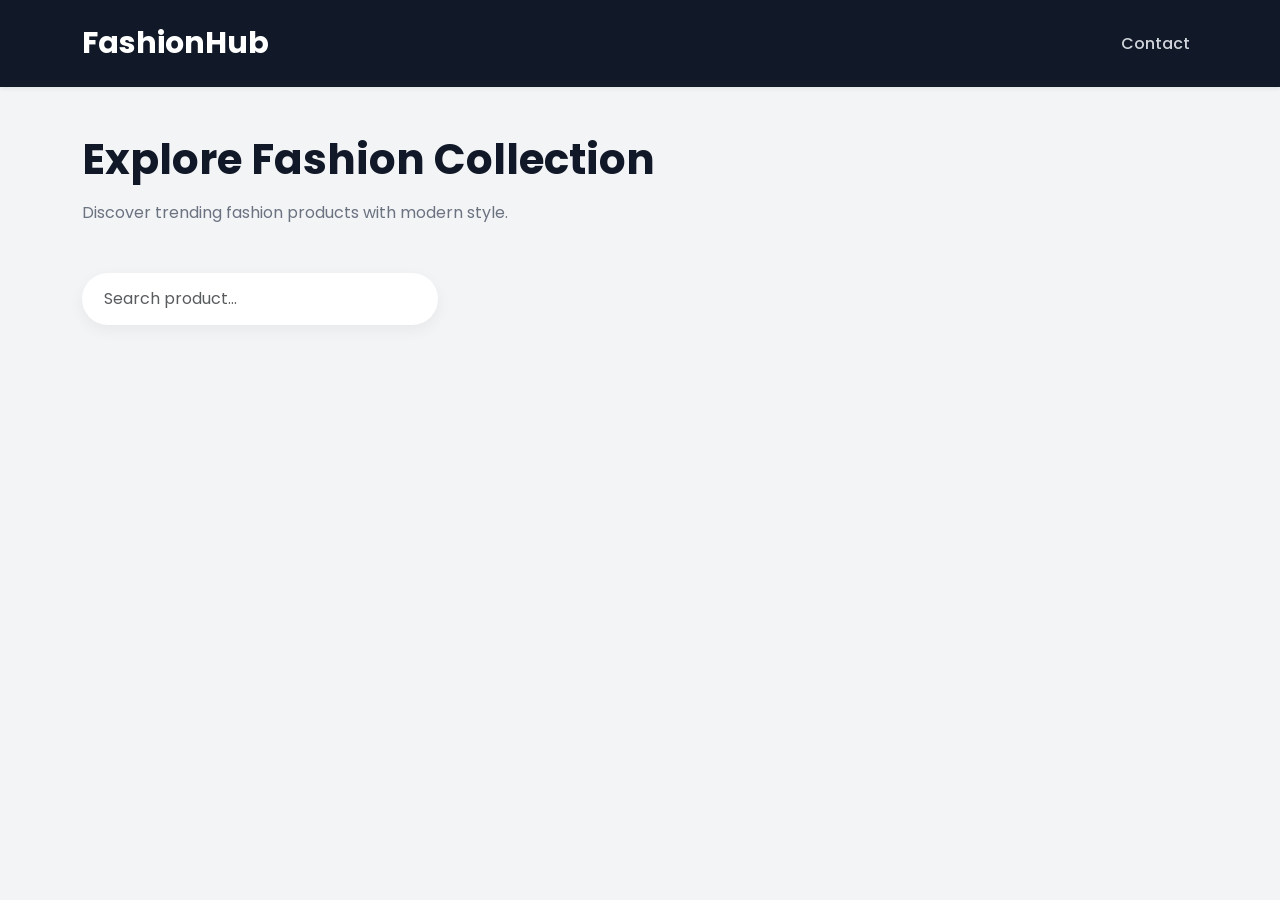
==== index.html @ fa3a59e4 "Initial commit Created from https://vercel.com/new" ====
<!DOCTYPE html>
<html lang="vi">

<head>

    <meta charset="UTF-8">
    <meta name="viewport" content="width=device-width, initial-scale=1.0">

    <title>FashionHub</title>

    <!-- Bootstrap 5 -->
    <link href="https://cdn.jsdelivr.net/npm/bootstrap@5.3.3/dist/css/bootstrap.min.css"
        rel="stylesheet">

    <!-- Font Awesome -->
    <link rel="stylesheet"
        href="https://cdnjs.cloudflare.com/ajax/libs/font-awesome/6.5.2/css/all.min.css">

    <!-- Google Font -->
    <link href="https://fonts.googleapis.com/css2?family=Poppins:wght@300;400;500;600;700&display=swap"
        rel="stylesheet">

    <link rel="stylesheet" href="css/index.css">

</head>

<body>

    <!-- Navbar -->

    <nav class="navbar navbar-expand-lg py-3 shadow-sm">

        <div class="container">

            <a class="navbar-brand" href="#">
                FashionHub
            </a>

            <button class="navbar-toggler bg-white"
                data-bs-toggle="collapse"
                data-bs-target="#menu">

                <span class="navbar-toggler-icon"></span>

            </button>

            <div class="collapse navbar-collapse" id="menu">

                <ul class="navbar-nav ms-auto gap-lg-3">

                    <li class="nav-item">
                        <a class="nav-link" href="#" title="0364697180">
                            Contact
                        </a>
                    </li>

                </ul>

            </div>

        </div>

    </nav>

    <!-- Main -->

    <div class="container py-5">

        <!-- Header -->

        <div class="mb-5">

            <h1 class="page-title mb-3">
                Explore Fashion Collection
            </h1>

            <p class="page-subtitle">
                Discover trending fashion products with modern style.
            </p>

        </div>

        <!-- Search + Category -->

        <div class="row align-items-center g-4 mb-5">

            <!-- Search -->

            <div class="col-12 col-lg-4">

                <input type="text"
                    class="form-control search-box"
                    placeholder="Search product..."
                    id="searchInput">

            </div>

            <!-- Categories -->

            <div class="col-12 col-lg-8">

                <div class="d-flex flex-wrap gap-3"
                    id="categoryList">

                </div>

            </div>

        </div>

        <!-- Product List -->

        <div class="row g-4" id="productList"></div>

        <!-- Pagination -->

        <div class="d-flex justify-content-center mt-5">

            <ul class="pagination" id="pagination"></ul>

        </div>

    </div>

    <!-- Product Modal -->

    <div class="modal fade" id="productModal">

        <div class="modal-dialog modal-lg modal-dialog-centered">

            <div class="modal-content p-3">

                <div class="modal-body">

                    <div class="row g-4 align-items-center">

                        <div class="col-12 col-lg-6">

                            <img id="modalImage"
                                class="modal-product-img">

                        </div>

                        <div class="col-12 col-lg-6">

                            <span class="badge-category"
                                id="modalCategory">

                            </span>

                            <h2 class="fw-bold mt-3"
                                id="modalName">

                            </h2>

                            <h2 class="price my-4"
                                id="modalPrice">

                            </h2>

                            <p class="text-muted"
                                id="modalDescription">

                            </p>

                            <button class="btn-dark-custom mt-3"
                                data-bs-dismiss="modal">

                                Close

                            </button>

                        </div>

                    </div>

                </div>

            </div>

        </div>

    </div>

    <!-- Bootstrap JS -->

    <script src="https://cdn.jsdelivr.net/npm/bootstrap@5.3.3/dist/js/bootstrap.bundle.min.js"></script>

    <!-- Main JS -->

    <script type="module" src="js/main.js"></script>

</body>

</html>
---- css/index.css ----
* {
    font-family: 'Poppins', sans-serif;
}

body {
    background: #f3f4f6;
}

/* Navbar */

.navbar {
    background: #111827;
}

.navbar-brand {
    font-size: 30px;
    font-weight: 700;
    color: white !important;
}

.nav-link {
    color: #d1d5db !important;
    font-weight: 500;
}

.nav-link:hover {
    color: white !important;
}

/* Header */

.page-title {
    font-size: 42px;
    font-weight: 700;
    color: #111827;
}

.page-subtitle {
    color: #6b7280;
    font-size: 16px;
}

/* Search */

.search-box {
    border: none;
    border-radius: 50px;
    padding: 14px 22px;
    box-shadow: 0 5px 15px rgba(0, 0, 0, 0.05);
}

.search-box:focus {
    box-shadow: 0 0 0 0.2rem rgba(139, 92, 246, 0.25);
}

/* Category */

.filter-btn {
    border: none;
    background: white;
    padding: 12px 24px;
    border-radius: 50px;
    font-weight: 500;
    transition: 0.3s;
    box-shadow: 0 5px 15px rgba(0, 0, 0, 0.05);
}

.filter-btn:hover,
.filter-btn.active {
    background: linear-gradient(45deg, #ec4899, #8b5cf6);
    color: white;
}

/* Product Card */

.product-card {
    border: none;
    border-radius: 25px;
    overflow: hidden;
    transition: 0.4s;
}

.product-card:hover {
    transform: translateY(-10px);
}

.product-card img {
    height: 320px;
    object-fit: cover;
}

.product-card .card-body {
    padding: 25px;
}

.product-card h4 {
    font-size: 22px;
}

.badge-category {
    width: 100px;
    text-align: center;
    background: #f3e8ff;
    color: #8b5cf6;
    border-radius: 50px;
    padding: 8px 18px;
    font-size: 13px;
}

.price {
    color: #8b5cf6;
    font-size: 28px;
    font-weight: 700;
}

/* Button */

.btn-dark-custom {
    background: #111827;
    color: white;
    border: none;
    border-radius: 50px;
    padding: 12px 28px;
    transition: 0.3s;
}

.btn-dark-custom:hover {
    background: black;
}

/* Modal */

.modal-content {
    border-radius: 30px;
    border: none;
}

.modal-product-img {
    width: 100%;
    height: 450px;
    object-fit: cover;
    border-radius: 20px;
}

.pagination .page-link {

    border: none;
    color: #111827;
    border-radius: 12px;
    margin: 0 5px;
    padding: 10px 18px;
    font-weight: 600;
    box-shadow: 0 5px 15px rgba(0,0,0,0.05);

}

.pagination .page-item.active .page-link {

    background: linear-gradient(45deg, #ec4899, #8b5cf6);
    color: white;

}

.pagination .page-link:hover {

    background: #111827;
    color: white;

}
.page-item:first-child .page-link,
.page-item:last-child .page-link {

    border-radius: 12px !important;

}

/* Responsive */

@media(max-width:992px) {

    .page-title {
        font-size: 34px;
    }

}
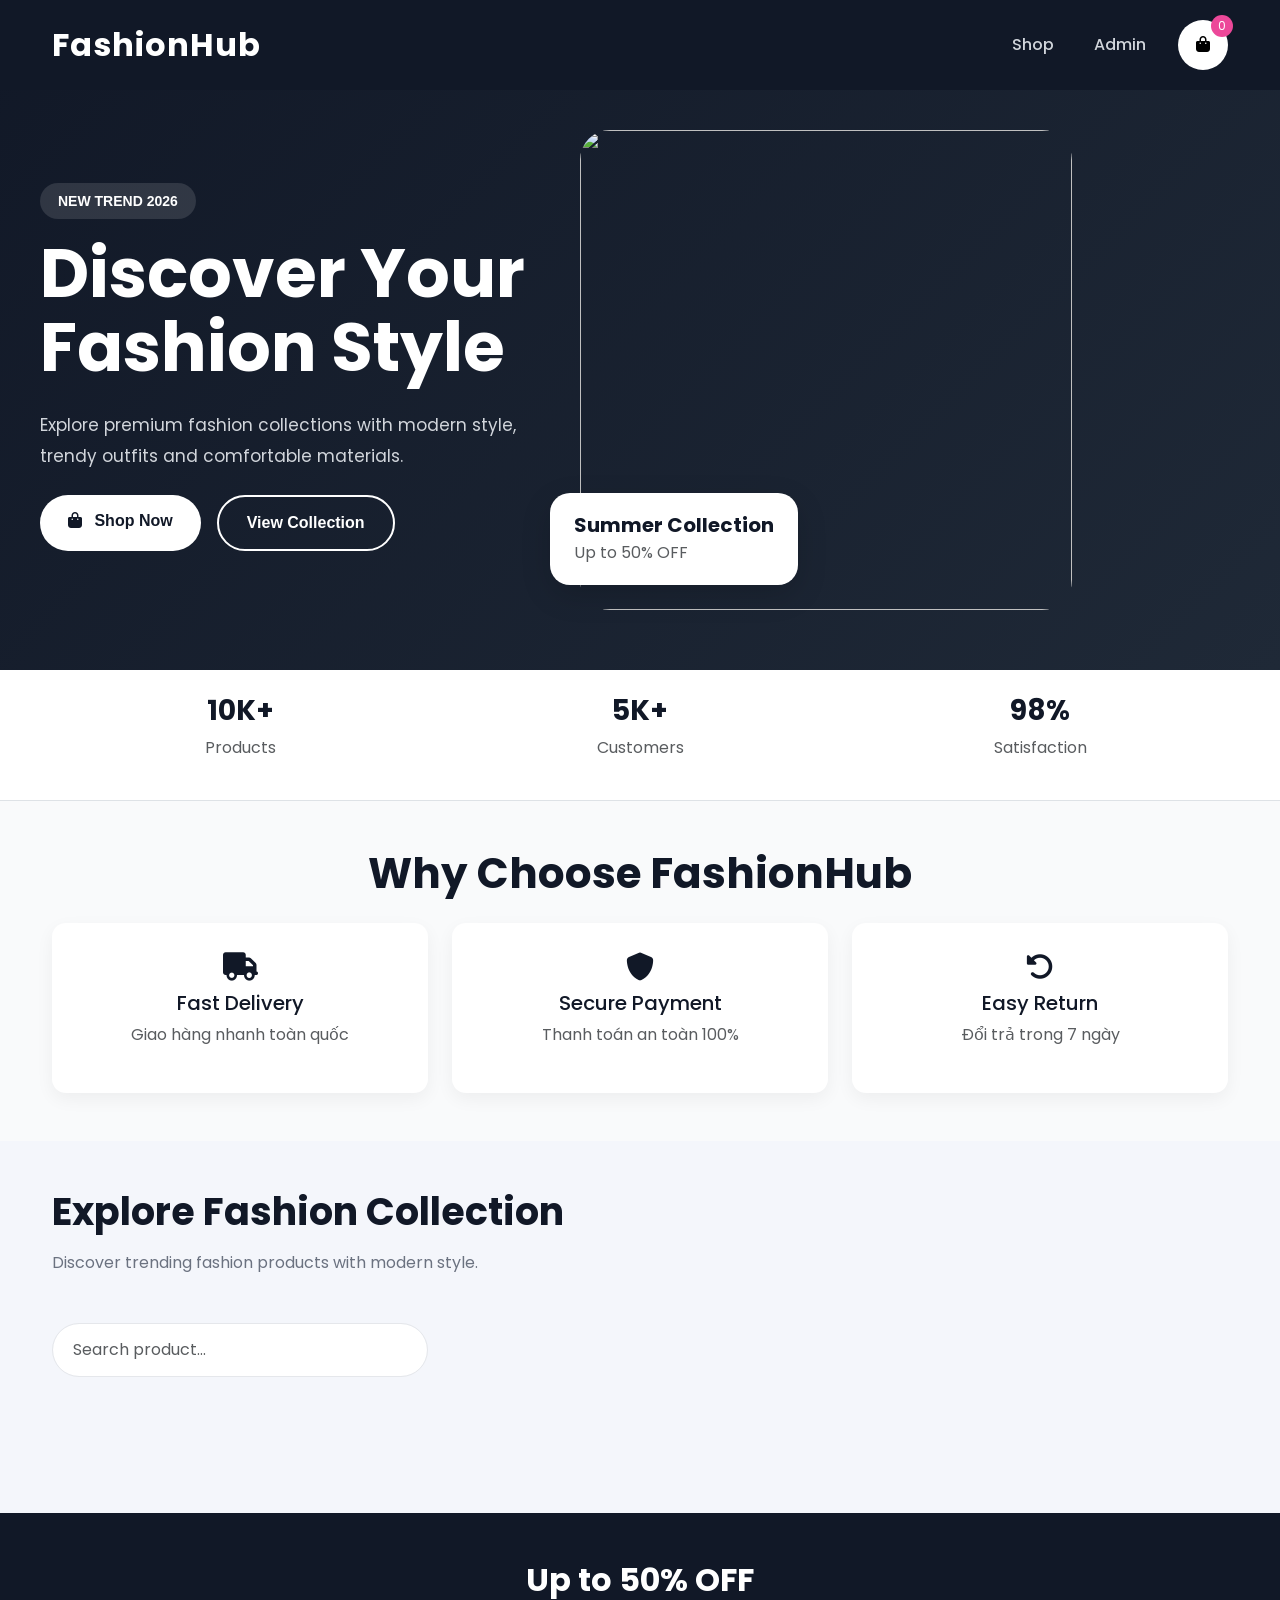
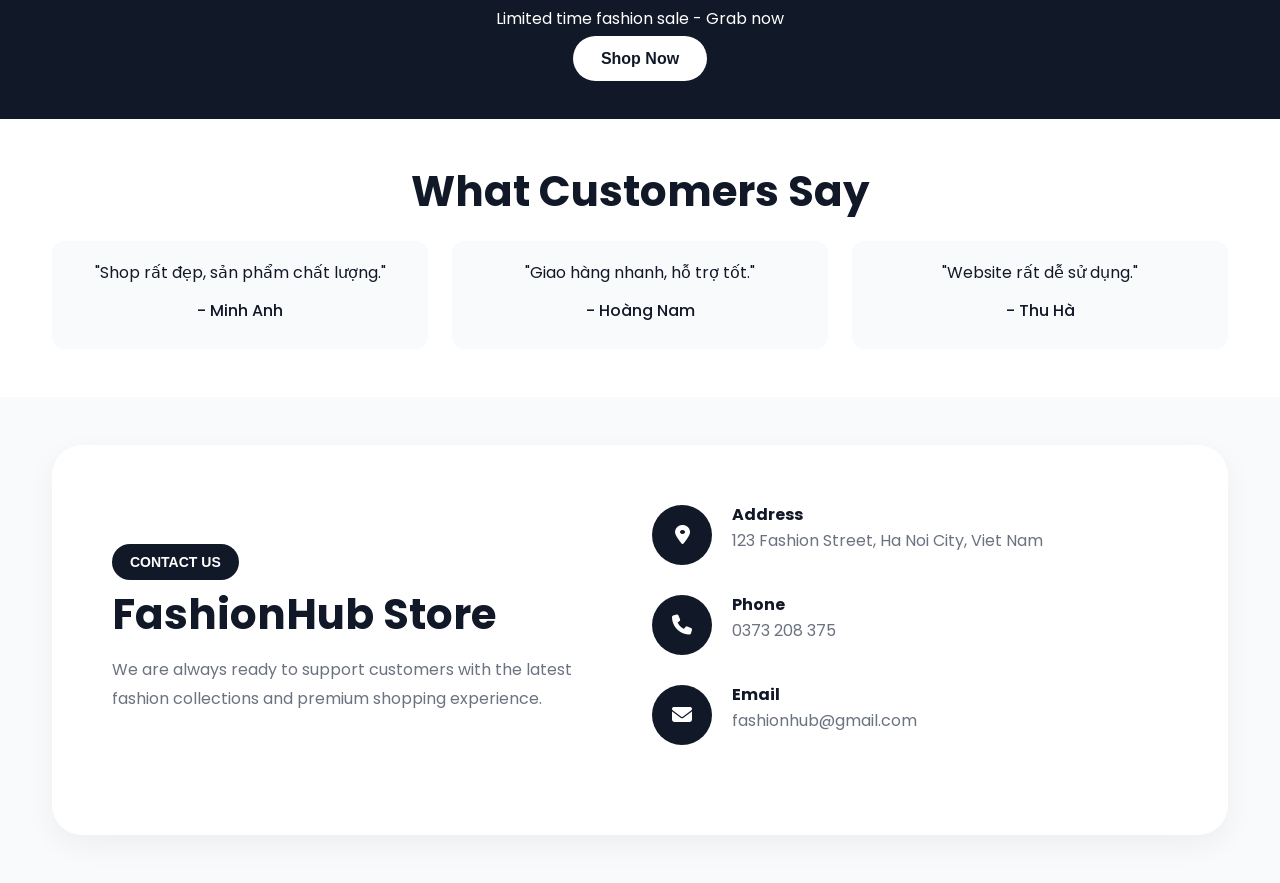
==== commit 9686fd35: "update" ====
--- a/index.html
+++ b/index.html
@@ -4,192 +4,702 @@
 <head>
 
     <meta charset="UTF-8">
+
     <meta name="viewport" content="width=device-width, initial-scale=1.0">
 
     <title>FashionHub</title>
 
-    <!-- Bootstrap 5 -->
-    <link href="https://cdn.jsdelivr.net/npm/bootstrap@5.3.3/dist/css/bootstrap.min.css"
-        rel="stylesheet">
+    <!-- Bootstrap -->
+
+    <link href="https://cdn.jsdelivr.net/npm/bootstrap@5.3.3/dist/css/bootstrap.min.css" rel="stylesheet">
 
     <!-- Font Awesome -->
-    <link rel="stylesheet"
-        href="https://cdnjs.cloudflare.com/ajax/libs/font-awesome/6.5.2/css/all.min.css">
+
+    <link rel="stylesheet" href="https://cdnjs.cloudflare.com/ajax/libs/font-awesome/6.5.2/css/all.min.css">
 
     <!-- Google Font -->
+
     <link href="https://fonts.googleapis.com/css2?family=Poppins:wght@300;400;500;600;700&display=swap"
         rel="stylesheet">
 
+    <!-- CSS -->
+
     <link rel="stylesheet" href="css/index.css">
 
 </head>
 
 <body>
 
-    <!-- Navbar -->
-
-    <nav class="navbar navbar-expand-lg py-3 shadow-sm">
-
+    <!-- ================= HEADER ================= -->
+
+    <header class="hero-wrapper">
+
+        <!-- NAVBAR -->
+
+        <nav class="navbar navbar-expand-lg py-3">
+
+            <div class="container">
+
+                <!-- LOGO -->
+
+                <a class="navbar-brand" href="index.html">
+
+                    FashionHub
+
+                </a>
+
+                <!-- MOBILE BUTTON -->
+
+                <button class="navbar-toggler bg-white" data-bs-toggle="collapse" data-bs-target="#menu">
+
+                    <span class="navbar-toggler-icon"></span>
+
+                </button>
+
+                <!-- MENU -->
+
+                <div class="collapse navbar-collapse" id="menu">
+
+                    <ul class="navbar-nav ms-auto align-items-lg-center gap-lg-4">
+
+                        <li class="nav-item">
+
+                            <a class="nav-link active" href="index.html">
+
+                                Shop
+
+                            </a>
+
+                        </li>
+
+                        <li class="nav-item">
+
+                            <a class="nav-link" href="admin.html">
+
+                                Admin
+
+                            </a>
+
+                        </li>
+
+                        <!-- CART -->
+
+                        <li class="nav-item">
+
+                            <button class="cart-btn" onclick="openCart()">
+
+                                <i class="fa-solid fa-bag-shopping"></i>
+
+                                <span id="cartCount">
+
+                                    0
+
+                                </span>
+
+                            </button>
+
+                        </li>
+
+                    </ul>
+
+                </div>
+
+            </div>
+
+        </nav>
+
+        <!-- HERO -->
+
+        <div class="container hero-section">
+
+            <div class="row align-items-center g-5">
+
+                <!-- LEFT -->
+
+                <div class="col-12 col-lg-6">
+
+                    <span class="hero-badge">
+
+                        NEW TREND 2026
+
+                    </span>
+
+                    <h1 class="hero-title mt-4">
+
+                        Discover
+                        Your Fashion
+                        Style
+
+                    </h1>
+
+                    <p class="hero-text mt-4">
+Explore premium fashion collections with modern style,
+                        trendy outfits and comfortable materials.
+
+                    </p>
+
+                    <div class="d-flex gap-3 mt-4 flex-wrap">
+
+                        <a href="#productSection" class="hero-btn text-decoration-none">
+
+                            <i class="fa-solid fa-bag-shopping me-2"></i>
+
+                            Shop Now
+
+                        </a>
+
+                        <button class="hero-outline-btn">
+
+                            View Collection
+
+                        </button>
+
+                    </div>
+
+                </div>
+
+                <!-- RIGHT -->
+
+                <div class="col-12 col-lg-6">
+
+                    <div class="hero-image-wrapper">
+
+                        <img src="https://images.unsplash.com/photo-1529139574466-a303027c1d8b?q=80&w=1200&auto=format&fit=crop"
+                            class="hero-image">
+
+                        <div class="floating-card">
+
+                            <h5 class="fw-bold mb-1">
+
+                                Summer Collection
+
+                            </h5>
+
+                            <p class="mb-0 text-muted">
+
+                                Up to 50% OFF
+
+                            </p>
+
+                        </div>
+
+                    </div>
+
+                </div>
+
+            </div>
+
+        </div>
+
+    </header>
+    <!-- ================= STATS BAR ================= -->
+    <section class="stats-bar py-4 bg-white border-bottom">
         <div class="container">
-
-            <a class="navbar-brand" href="#">
-                FashionHub
+            <div class="row text-center">
+    
+                <div class="col-4">
+                    <h3 class="fw-bold">10K+</h3>
+                    <p class="text-muted">Products</p>
+                </div>
+    
+                <div class="col-4">
+                    <h3 class="fw-bold">5K+</h3>
+                    <p class="text-muted">Customers</p>
+                </div>
+    
+                <div class="col-4">
+                    <h3 class="fw-bold">98%</h3>
+                    <p class="text-muted">Satisfaction</p>
+                </div>
+    
+            </div>
+        </div>
+    </section>
+
+    <!-- ================= WHY CHOOSE US ================= -->
+    <section class="why-section py-5">
+        <div class="container text-center">
+    
+            <h2 class="contact-title mb-4">Why Choose FashionHub</h2>
+    
+            <div class="row g-4">
+    
+                <div class="col-md-4">
+                    <div class="feature-card">
+                        <i class="fa-solid fa-truck"></i>
+                        <h5>Fast Delivery</h5>
+                        <p class="text-muted">Giao hàng nhanh toàn quốc</p>
+                    </div>
+                </div>
+    
+                <div class="col-md-4">
+                    <div class="feature-card">
+                        <i class="fa-solid fa-shield"></i>
+                        <h5>Secure Payment</h5>
+<p class="text-muted">Thanh toán an toàn 100%</p>
+                    </div>
+                </div>
+    
+                <div class="col-md-4">
+                    <div class="feature-card">
+                        <i class="fa-solid fa-rotate-left"></i>
+                        <h5>Easy Return</h5>
+                        <p class="text-muted">Đổi trả trong 7 ngày</p>
+                    </div>
+                </div>
+    
+            </div>
+    
+        </div>
+    </section>
+
+    <!-- ================= MAIN ================= -->
+
+    <div class="container py-5" id="productSection">
+
+        <!-- TITLE -->
+
+        <div class="mb-5">
+
+            <h1 class="page-title mb-3">
+
+                Explore Fashion Collection
+
+            </h1>
+
+            <p class="page-subtitle">
+
+                Discover trending fashion products with modern style.
+
+            </p>
+
+        </div>
+
+        <!-- SEARCH + CATEGORY -->
+
+        <div class="row align-items-center g-4 mb-5">
+
+            <!-- SEARCH -->
+
+            <div class="col-12 col-lg-4">
+
+                <input type="text" class="form-control search-box" placeholder="Search product..." id="searchInput">
+
+            </div>
+
+            <!-- CATEGORY -->
+
+            <div class="col-12 col-lg-8">
+
+                <div class="d-flex flex-wrap gap-3" id="categoryList">
+
+                </div>
+
+            </div>
+
+        </div>
+
+        <!-- PRODUCT LIST -->
+
+        <div class="row g-4" id="productList">
+
+        </div>
+
+        <!-- PAGINATION -->
+
+        <div class="d-flex justify-content-center mt-5">
+
+            <ul class="pagination" id="pagination">
+
+            </ul>
+
+        </div>
+
+    </div>
+
+    <!-- ================= PRODUCT MODAL ================= -->
+
+    <div class="modal fade" id="productModal">
+
+        <div class="modal-dialog modal-lg modal-dialog-centered">
+
+            <div class="modal-content p-3">
+
+                <div class="modal-body">
+
+                    <div class="row g-4 align-items-center">
+
+                        <!-- IMAGE -->
+
+                        <div class="col-12 col-lg-6">
+
+                            <img id="modalImage" class="modal-product-img">
+
+                        </div>
+
+                        <!-- INFO -->
+
+                        <div class="col-12 col-lg-6">
+
+                            <!-- CATEGORY -->
+
+                            <span class="badge-category" id="modalCategory">
+
+                            </span>
+
+                            <!-- NAME -->
+
+                            <h2 class="fw-bold mt-3" id="modalName">
+
+                            </h2>
+
+                            <!-- PRICE -->
+
+                            <h2 class="price my-4" id="modalPrice">
+
+                            </h2>
+
+                            <!-- DESCRIPTION -->
+
+                            <p class="text-muted" id="modalDescription">
+
+                            </p>
+
+                            <!-- SIZE -->
+<div class="mb-4">
+
+                                <h6 class="fw-bold mb-3">
+
+                                    Choose Size
+
+                                </h6>
+
+                                <div class="d-flex gap-3 flex-wrap">
+
+                                    <button class="size-badge" data-size="S">
+
+                                        S
+
+                                    </button>
+
+                                    <button class="size-badge active-size" data-size="M">
+
+                                        M
+
+                                    </button>
+
+                                    <button class="size-badge" data-size="L">
+
+                                        L
+
+                                    </button>
+
+                                </div>
+
+                            </div>
+
+                            <!-- BUTTONS -->
+
+                            <div class="d-flex gap-3 mt-4">
+
+                                <!-- ADD TO CART -->
+
+                                <button id="modalAddCartBtn" class="btn-dark-custom">
+
+                                    Add To Cart
+
+                                </button>
+
+                                <!-- CLOSE -->
+
+                                <button class="btn btn-secondary px-4" data-bs-dismiss="modal">
+
+                                    Close
+
+                                </button>
+
+                            </div>
+
+                        </div>
+
+                    </div>
+
+                </div>
+
+            </div>
+
+        </div>
+
+    </div>
+
+    <!-- ================= CART MODAL ================= -->
+
+    <div class="modal fade" id="cartModal">
+
+        <div class="modal-dialog modal-lg modal-dialog-scrollable">
+
+            <div class="modal-content border-0 rounded-4">
+
+                <!-- HEADER -->
+
+                <div class="modal-header border-0">
+
+                    <h3 class="fw-bold">
+
+                        Shopping Cart
+
+                    </h3>
+
+                    <button class="btn-close" data-bs-dismiss="modal">
+
+                    </button>
+
+                </div>
+
+                <!-- BODY -->
+
+                <div class="modal-body">
+
+                    <!-- CART ITEMS -->
+
+                    <div id="cartItems"></div>
+
+                    <!-- EMPTY -->
+
+                    <div id="emptyCart" class="text-center py-5 d-none">
+
+                        <i class="fa-solid fa-cart-shopping fs-1 text-muted mb-3"></i>
+
+                        <h4>
+
+                            Your cart is empty
+
+                        </h4>
+
+                    </div>
+
+                </div>
+
+                <!-- FOOTER -->
+
+                <div class="modal-footer border-0 d-flex justify-content-between align-items-center">
+
+                    <h4 class="fw-bold">
+
+                        Total:
+                        <span id="cartTotal">
+
+                            $0
+
+                        </span>
+</h4>
+
+                    <button class="btn-dark-custom" onclick="checkout()">
+
+                        Checkout
+
+                    </button>
+
+                </div>
+
+            </div>
+
+        </div>
+
+    </div>
+    <!-- ================= PROMO BANNER ================= -->
+    <section class="promo-banner py-5 text-white text-center">
+        <div class="container">
+    
+            <h2 class="fw-bold">Up to 50% OFF</h2>
+            <p>Limited time fashion sale - Grab now</p>
+    
+            <a href="#productSection" class="hero-btn text-decoration-none">
+                Shop Now
             </a>
-
-            <button class="navbar-toggler bg-white"
-                data-bs-toggle="collapse"
-                data-bs-target="#menu">
-
-                <span class="navbar-toggler-icon"></span>
-
-            </button>
-
-            <div class="collapse navbar-collapse" id="menu">
-
-                <ul class="navbar-nav ms-auto gap-lg-3">
-
-                    <li class="nav-item">
-                        <a class="nav-link" href="#" title="0364697180">
-                            Contact
-                        </a>
-                    </li>
-
-                </ul>
-
-            </div>
-
-        </div>
-
-    </nav>
-
-    <!-- Main -->
-
-    <div class="container py-5">
-
-        <!-- Header -->
-
-        <div class="mb-5">
-
-            <h1 class="page-title mb-3">
-                Explore Fashion Collection
-            </h1>
-
-            <p class="page-subtitle">
-                Discover trending fashion products with modern style.
-            </p>
-
-        </div>
-
-        <!-- Search + Category -->
-
-        <div class="row align-items-center g-4 mb-5">
-
-            <!-- Search -->
-
-            <div class="col-12 col-lg-4">
-
-                <input type="text"
-                    class="form-control search-box"
-                    placeholder="Search product..."
-                    id="searchInput">
-
-            </div>
-
-            <!-- Categories -->
-
-            <div class="col-12 col-lg-8">
-
-                <div class="d-flex flex-wrap gap-3"
-                    id="categoryList">
-
-                </div>
-
-            </div>
-
-        </div>
-
-        <!-- Product List -->
-
-        <div class="row g-4" id="productList"></div>
-
-        <!-- Pagination -->
-
-        <div class="d-flex justify-content-center mt-5">
-
-            <ul class="pagination" id="pagination"></ul>
-
-        </div>
-
-    </div>
-
-    <!-- Product Modal -->
-
-    <div class="modal fade" id="productModal">
-
-        <div class="modal-dialog modal-lg modal-dialog-centered">
-
-            <div class="modal-content p-3">
-
-                <div class="modal-body">
-
-                    <div class="row g-4 align-items-center">
-
-                        <div class="col-12 col-lg-6">
-
-                            <img id="modalImage"
-                                class="modal-product-img">
+    
+        </div>
+    </section>
+    <!-- ================= TESTIMONIAL ================= -->
+    <section class="testimonial py-5 bg-white">
+        <div class="container text-center">
+    
+            <h2 class="contact-title mb-4">What Customers Say</h2>
+    
+            <div class="row g-4">
+    
+                <div class="col-md-4">
+                    <div class="review-card">
+                        <p>"Shop rất đẹp, sản phẩm chất lượng."</p>
+                        <h6>- Minh Anh</h6>
+                    </div>
+                </div>
+    
+                <div class="col-md-4">
+                    <div class="review-card">
+                        <p>"Giao hàng nhanh, hỗ trợ tốt."</p>
+                        <h6>- Hoàng Nam</h6>
+                    </div>
+                </div>
+    
+                <div class="col-md-4">
+                    <div class="review-card">
+                        <p>"Website rất dễ sử dụng."</p>
+                        <h6>- Thu Hà</h6>
+                    </div>
+                </div>
+    
+            </div>
+    
+        </div>
+    </section> 
+
+    <!-- ================= CONTACT ================= -->
+
+    <section class="contact-section py-5">
+
+        <div class="container">
+
+            <div class="contact-box">
+
+                <div class="row g-4 align-items-center">
+
+                    <!-- LEFT -->
+
+                    <div class="col-12 col-lg-6">
+
+                        <span class="contact-badge">
+
+                            CONTACT US
+
+                        </span>
+
+                        <h2 class="contact-title mt-3">
+
+                            FashionHub Store
+
+                        </h2>
+
+                        <p class="contact-text mt-3">
+
+                            We are always ready to support customers
+                            with the latest fashion collections and
+                            premium shopping experience.
+
+                        </p>
+
+                    </div>
+
+                    <!-- RIGHT -->
+
+                    <div class="col-12 col-lg-6">
+
+                        <!-- ADDRESS -->
+
+                        <div class="contact-item">
+
+                            <i class="fa-solid fa-location-dot"></i>
+
+                            <div>
+
+                                <h6>
+
+                                    Address
+</h6>
+
+                                <p>
+
+                                    <a href="https://maps.google.com/?q=123+Fashion+Street+Ha+Noi+Viet+Nam"
+                                        target="_blank" class="address-link">
+
+                                        123 Fashion Street,
+                                        Ha Noi City,
+                                        Viet Nam
+
+                                    </a>
+
+                                </p>
+
+                            </div>
 
                         </div>
 
-                        <div class="col-12 col-lg-6">
-
-                            <span class="badge-category"
-                                id="modalCategory">
-
-                            </span>
-
-                            <h2 class="fw-bold mt-3"
-                                id="modalName">
-
-                            </h2>
-
-                            <h2 class="price my-4"
-                                id="modalPrice">
-
-                            </h2>
-
-                            <p class="text-muted"
-                                id="modalDescription">
-
-                            </p>
-
-                            <button class="btn-dark-custom mt-3"
-                                data-bs-dismiss="modal">
-
-                                Close
-
-                            </button>
+                        <!-- PHONE -->
+
+                        <div class="contact-item">
+
+                            <i class="fa-solid fa-phone"></i>
+
+                            <div>
+
+                                <h6>
+
+                                    Phone
+
+                                </h6>
+
+                                <p>
+
+                                    <a href="tel:0373208375" class="phone-link">
+
+                                        0373 208 375
+
+                                    </a>
+
+                                </p>
+
+                            </div>
 
                         </div>
 
-                    </div>
-
-                </div>
-
-            </div>
-
-        </div>
-
-    </div>
+                        <!-- EMAIL -->
+
+                        <div class="contact-item">
+
+                            <i class="fa-solid fa-envelope"></i>
+
+                            <div>
+
+                                <h6>
+
+                                    Email
+
+                                </h6>
+
+                                <p>
+
+                                    <a href="mailto:fashionhub@gmail.com" class="email-link">
+
+                                        fashionhub@gmail.com
+
+                                    </a>
+
+                                </p>
+
+                            </div>
+
+                        </div>
+
+                    </div>
+
+                </div>
+
+            </div>
+
+        </div>
+
+    </section>
 
     <!-- Bootstrap JS -->
 
     <script src="https://cdn.jsdelivr.net/npm/bootstrap@5.3.3/dist/js/bootstrap.bundle.min.js"></script>
 
-    <!-- Main JS -->
-
-    <script type="module" src="js/main.js"></script>
+    <!-- MAIN JS -->
+
+    <script type="module" src="js/main.js">
+
+    </script>
 
 </body>
 
-</html>+</html>
--- a/css/index.css
+++ b/css/index.css
@@ -1,38 +1,167 @@
 * {
+    margin: 0;
+    padding: 0;
+    box-sizing: border-box;
     font-family: 'Poppins', sans-serif;
 }
 
 body {
-    background: #f3f4f6;
-}
-
-/* Navbar */
+    background: #f4f6fb;
+    color: #111827;
+}
+
+/* ================= CONTAINER ================= */
+
+.container {
+    max-width: 1200px;
+}
+
+/* ================= NAVBAR ================= */
 
 .navbar {
     background: #111827;
+    padding: 18px 0;
 }
 
 .navbar-brand {
-    font-size: 30px;
+    font-size: 32px;
     font-weight: 700;
     color: white !important;
+    letter-spacing: 1px;
 }
 
 .nav-link {
     color: #d1d5db !important;
     font-weight: 500;
+    transition: .3s;
 }
 
 .nav-link:hover {
     color: white !important;
 }
 
-/* Header */
+/* ================= CART ================= */
+
+.cart-btn {
+    width: 50px;
+    height: 50px;
+    border: none;
+    border-radius: 50%;
+    background: white;
+    position: relative;
+    transition: .3s;
+}
+
+.cart-btn:hover {
+    transform: translateY(-3px);
+}
+
+.cart-btn span {
+    position: absolute;
+    top: -5px;
+    right: -5px;
+    width: 22px;
+    height: 22px;
+    border-radius: 50%;
+    background: #ec4899;
+    color: white;
+    font-size: 12px;
+    display: flex;
+    align-items: center;
+    justify-content: center;
+}
+
+/* ================= HERO ================= */
+
+.hero-wrapper {
+    background: linear-gradient(135deg, #111827, #1f2937);
+    color: white;
+    padding-bottom: 20px;
+}
+
+.hero-section {
+    min-height: 30vh;
+    display: flex;
+    align-items: center;
+    padding: 40px 0;
+}
+
+.hero-badge {
+    background: rgba(255, 255, 255, 0.12);
+    padding: 10px 18px;
+    border-radius: 50px;
+    font-size: 14px;
+    font-weight: 600;
+}
+
+.hero-title {
+    font-size: 68px;
+    font-weight: 700;
+    line-height: 1.1;
+}
+
+.hero-text {
+    color: #d1d5db;
+    line-height: 1.8;
+    font-size: 17px;
+    max-width: 520px;
+}
+
+.hero-btn {
+    background: white;
+    color: #111827;
+    padding: 14px 28px;
+    border-radius: 50px;
+    font-weight: 600;
+    transition: .3s;
+}
+
+.hero-btn:hover {
+    transform: translateY(-3px);
+}
+
+.hero-outline-btn {
+    border: 2px solid white;
+    background: transparent;
+    color: white;
+    padding: 14px 28px;
+    border-radius: 50px;
+    font-weight: 600;
+    transition: .3s;
+}
+
+.hero-outline-btn:hover {
+    background: white;
+    color: #111827;
+}
+
+.hero-image-wrapper {
+    position: relative;
+}
+
+.hero-image {
+    width: 100%;
+    height: 480px;
+    object-fit: cover;
+    border-radius: 30px;
+}
+
+.floating-card {
+    position: absolute;
+    bottom: 25px;
+    left: -30px;
+    background: white;
+    color: #111827;
+    padding: 20px 24px;
+    border-radius: 20px;
+    box-shadow: 0 10px 30px rgba(0, 0, 0, 0.15);
+}
+
+/* ================= PAGE ================= */
 
 .page-title {
-    font-size: 42px;
-    font-weight: 700;
-    color: #111827;
+    font-size: 38px;
+    font-weight: 700;
 }
 
 .page-subtitle {
@@ -40,146 +169,336 @@
     font-size: 16px;
 }
 
-/* Search */
+/* ================= SEARCH ================= */
 
 .search-box {
-    border: none;
-    border-radius: 50px;
-    padding: 14px 22px;
-    box-shadow: 0 5px 15px rgba(0, 0, 0, 0.05);
+    border-radius: 50px;
+    padding: 14px 20px;
+    border: 1px solid #e5e7eb;
 }
 
 .search-box:focus {
-    box-shadow: 0 0 0 0.2rem rgba(139, 92, 246, 0.25);
-}
-
-/* Category */
+    box-shadow: none;
+    border-color: #8b5cf6;
+}
+/* ================= FILTER ================= */
 
 .filter-btn {
     border: none;
-    background: white;
-    padding: 12px 24px;
+    background: #f3f4f6;
+    padding: 10px 18px;
     border-radius: 50px;
     font-weight: 500;
-    transition: 0.3s;
-    box-shadow: 0 5px 15px rgba(0, 0, 0, 0.05);
-}
-
-.filter-btn:hover,
+    transition: .3s;
+}
+
+.filter-btn:hover {
+    background: #e5e7eb;
+}
+
 .filter-btn.active {
     background: linear-gradient(45deg, #ec4899, #8b5cf6);
     color: white;
 }
 
-/* Product Card */
+/* ================= PRODUCT ================= */
 
 .product-card {
     border: none;
-    border-radius: 25px;
+    border-radius: 22px;
     overflow: hidden;
-    transition: 0.4s;
+    background: white;
+    transition: .3s;
+    box-shadow: 0 4px 14px rgba(0, 0, 0, 0.05);
+    height: 100%;
 }
 
 .product-card:hover {
-    transform: translateY(-10px);
+    transform: translateY(-6px);
+    box-shadow: 0 12px 30px rgba(0, 0, 0, 0.12);
 }
 
 .product-card img {
-    height: 320px;
+    width: 100%;
+    height: 250px;
     object-fit: cover;
 }
 
 .product-card .card-body {
-    padding: 25px;
+    padding: 20px;
 }
 
 .product-card h4 {
-    font-size: 22px;
+    font-size: 20px;
+    font-weight: 600;
 }
 
 .badge-category {
+    display: inline-block;
+    background: #ede9fe;
+    color: #8b5cf6;
+    padding: 6px 14px;
+    border-radius: 50px;
+    font-size: 12px;
     width: 100px;
     text-align: center;
-    background: #f3e8ff;
-    color: #8b5cf6;
-    border-radius: 50px;
-    padding: 8px 18px;
-    font-size: 13px;
 }
 
 .price {
     color: #8b5cf6;
-    font-size: 28px;
-    font-weight: 700;
-}
-
-/* Button */
+    font-size: 24px;
+    font-weight: 700;
+}
+
+/* ================= BUTTON ================= */
 
 .btn-dark-custom {
-    background: #111827;
-    color: white;
-    border: none;
-    border-radius: 50px;
-    padding: 12px 28px;
-    transition: 0.3s;
+    border: none;
+    background: #111827;
+    color: white;
+    padding: 12px 22px;
+    border-radius: 50px;
+    transition: .3s;
 }
 
 .btn-dark-custom:hover {
     background: black;
 }
 
-/* Modal */
+/* ================= ADD TO CART BUTTON ================= */
+
+.add-cart-btn {
+    border: none;
+    background: none;
+    font-size: 28px;
+    margin-right: 10px;
+    color: #111827;
+    transition: .3s;
+}
+
+.add-cart-btn:hover {
+    transform: scale(1.1);
+    color: #8b5cf6;
+}
+
+/* ================= MODAL ================= */
 
 .modal-content {
-    border-radius: 30px;
-    border: none;
+    border: none;
+    border-radius: 24px;
 }
 
 .modal-product-img {
     width: 100%;
-    height: 450px;
+    height: 420px;
     object-fit: cover;
-    border-radius: 20px;
-}
+    border-radius: 18px;
+}
+
+/* ================= SIZE ================= */
+
+.size-badge {
+    border: 2px solid #111827;
+    background: white;
+    color: #111827;
+    width: 55px;
+    height: 55px;
+    border-radius: 50%;
+    font-weight: 700;
+    transition: .3s;
+    cursor: pointer;
+}
+
+.size-badge:hover {
+    background: #111827;
+    color: white;
+}
+
+.active-size {
+    background: #111827;
+    color: white;
+}
+
+/* ================= PAGINATION ================= */
 
 .pagination .page-link {
-
-    border: none;
-    color: #111827;
+    border: none;
+    margin: 0 4px;
+    border-radius: 10px;
+    color: #111827;
+    padding: 10px 16px;
+    font-weight: 600;
+}
+
+.pagination .page-item.active .page-link {
+    background: linear-gradient(45deg, #ec4899, #8b5cf6);
+    color: white;
+}
+
+.pagination .page-link:hover {
+    background: #111827;
+    color: white;
+}
+
+/* ================= CONTACT ================= */
+
+.contact-section {
+    background: #f8fafc;
+    padding-bottom: 80px;
+}
+
+.contact-box {
+    background: white;
+    padding: 60px;
+    border-radius: 30px;
+    box-shadow: 0 10px 30px rgba(0, 0, 0, 0.05);
+}
+.contact-badge {
+    background: #111827;
+    color: white;
+    padding: 10px 18px;
+    border-radius: 50px;
+    font-size: 14px;
+    font-weight: 600;
+}
+
+.contact-title {
+    font-size: 42px;
+    font-weight: 700;
+}
+
+.contact-text {
+    color: #6b7280;
+    line-height: 1.8;
+}
+
+.contact-item {
+    display: flex;
+    gap: 20px;
+    margin-bottom: 30px;
+    align-items: flex-start;
+}
+
+.contact-item i {
+    width: 60px;
+    height: 60px;
+    border-radius: 50%;
+    background: #111827;
+    color: white;
+    display: flex;
+    align-items: center;
+    justify-content: center;
+    font-size: 20px;
+}
+
+.contact-item h6 {
+    font-weight: 700;
+    margin-bottom: 5px;
+}
+
+.contact-item p {
+    margin: 0;
+}
+
+.address-link,
+.phone-link,
+.email-link {
+    color: #6b7280;
+    text-decoration: none;
+}
+
+.address-link:hover,
+.phone-link:hover,
+.email-link:hover {
+    color: #111827;
+}
+
+/* ================= CART MODAL ================= */
+
+.cart-item {
+    transition: .3s;
+}
+
+.cart-item:hover {
+    transform: translateY(-2px);
+}
+
+.cart-image {
+    width: 100px;
+    height: 100px;
+    object-fit: cover;
+    border-radius: 16px;
+}
+
+/* ================= RESPONSIVE ================= */
+
+@media(max-width:992px) {
+
+    .hero-title {
+        font-size: 46px;
+    }
+
+    .hero-section {
+        min-height: auto;
+        padding: 60px 0;
+    }
+
+    .hero-image {
+        height: 320px;
+    }
+
+    .floating-card {
+        left: 20px;
+        bottom: 20px;
+    }
+
+    .contact-box {
+        padding: 35px;
+    }
+
+    .contact-title {
+        font-size: 32px;
+    }
+
+    .page-title {
+        font-size: 30px;
+    }
+
+}
+/* ================= UI PATCH ================= */
+
+.stats-bar {
+    background: #fff;
+    border-bottom: 1px solid #eee;
+}
+
+.why-section {
+    background: #f9fafb;
+}
+
+.feature-card {
+    background: #fff;
+    padding: 30px;
+    border-radius: 14px;
+    box-shadow: 0 6px 18px rgba(0, 0, 0, 0.05);
+    transition: .2s;
+}
+
+.feature-card:hover {
+    transform: translateY(-5px);
+}
+
+.feature-card i {
+    font-size: 28px;
+    margin-bottom: 10px;
+}
+
+.promo-banner {
+    background: #111827;
+}
+
+.review-card {
+    background: #f9fafb;
+    padding: 20px;
     border-radius: 12px;
-    margin: 0 5px;
-    padding: 10px 18px;
-    font-weight: 600;
-    box-shadow: 0 5px 15px rgba(0,0,0,0.05);
-
-}
-
-.pagination .page-item.active .page-link {
-
-    background: linear-gradient(45deg, #ec4899, #8b5cf6);
-    color: white;
-
-}
-
-.pagination .page-link:hover {
-
-    background: #111827;
-    color: white;
-
-}
-.page-item:first-child .page-link,
-.page-item:last-child .page-link {
-
-    border-radius: 12px !important;
-
-}
-
-/* Responsive */
-
-@media(max-width:992px) {
-
-    .page-title {
-        font-size: 34px;
-    }
-
-}+}
